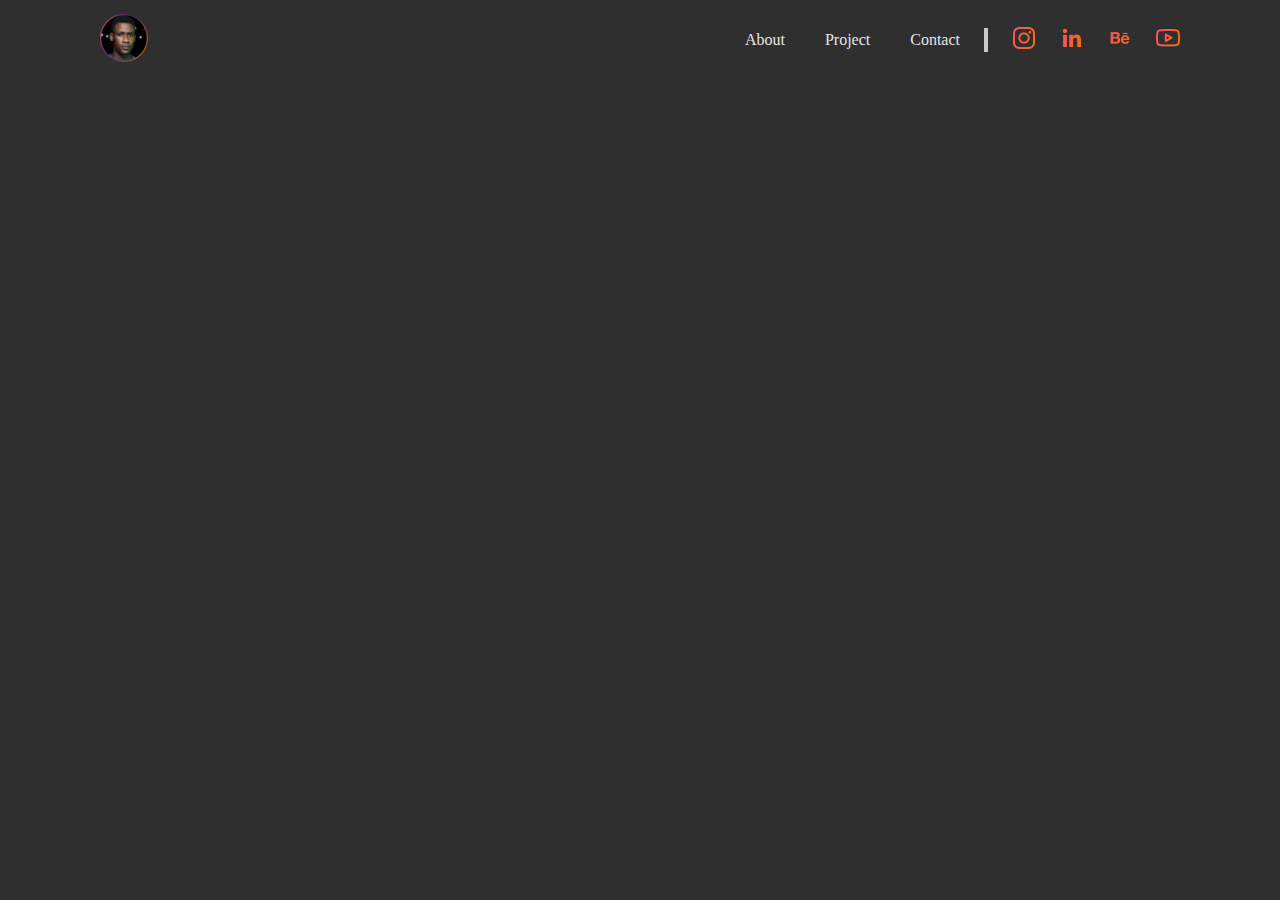
==== about.html @ 2fca6dd4 "first commit" ====
<!DOCTYPE html>
<html lang="en">
<head>
    <meta charset="UTF-8">
    <meta http-equiv="X-UA-Compatible" content="IE=edge">
    <meta name="viewport" content="width=device-width, initial-scale=1.0">
    <title>Tosin Alo</title>
    <link rel="stylesheet" href="Style.css">
    <link rel="stylesheet" href="https://cdnjs.cloudflare.com/ajax/libs/font-awesome/4.7.0/css/font-awesome.min.css">
    <link rel="stylesheet" href="Style.css">
</head>
<body>
    <div class="content wrapper">
        <div class="navbar">
            <div class="nav-left">
                <a  class="brand-name" href="index.html">
                    <img src="Profile image.png" alt="My-profile">
                </a> 
            </div>
            <div class="nav-items">
                <a href="#" class="icon" onclick="myFunction()">
                    <i class="fa fa-bars"></i>
                  </a>
                <div class="nav-list">
                    <a id="active" href="about.html">About</a>
                    <a href="#">Project</a>
                    <a href="#">Contact</a>
                </div>
                <div class="dash"></div>
                <div class="nav-social">
                    <a class="brand-image" href="#">
                        <img src="akar-icons_instagram-fill.png" alt="Instagram">
                    </a>
                    <a class="brand-image" href="#">
                        <img src="bx_bxl-linkedin.png" alt="Linkedin">
                    </a>
                    <a class="brand-image" href="#">
                        <img src="ant-design_behance-outlined.png" alt="Behance">
                    </a>
                    <a class="brand-image" href="#">
                        <img src="feather_youtube.png" alt="Youtube">
                    </a>
                </div>
            </div>
        </div>
        
</body>
</html>
---- Style.css ----
*{
    box-sizing: border-box;
    margin: 0;
    padding: 0;
}

/* .container{
    max-width: 1440px;
    padding: 0 100px;
} */

body{
background: #2F2F2F;
width: 100vw;
height: auto;

}

.navbar{
    overflow: hidden;
    width: auto;
    display: flex;
    height: 80px;
    justify-content: space-between;
    /* background: #2C2C2C; */
    padding: 20px 100px;
    /* box-shadow: 0px 4px 4px rgba(0, 0, 0, 0.16); */

}
.navbar .icon {
    display: none;
  }

.brand-name img{
  width: 48px;
  height: 48px;  
}

.nav-left{
display: flex;
flex-direction: row;
justify-content: center;
align-items: center;
padding: 0px;
gap: 8px;

}
.nav-items{
    display: flex;
    justify-content: space-between;
    gap: 24px;
}
.nav-list{
    display: flex;
    justify-content: space-between;
    gap: 40px;
    align-self: center;
}
.nav-list a{
color: #e6e6e6;
font-family: General Sans;
font-size: 16px;
font-weight: 500;
line-height: 22px;

}
.dash
{width: 4px;
height: 24px;
background-color: #c9c9c9;
align-self: center;
}
.navbar .icon{
    align-self: center;
    width: 24px;
    height: 24px;
}
a{
text-decoration: none; 
font-size: 16px; 
color: #eeeeee;
}

.nav-social{
    
display: flex;
flex-direction: row;
justify-content: space-between;
align-items: center;
padding: 0px;
gap: 24px;
}

.brand-image img{
width: 24px;
height: 24px;
} 

.hero-banner{
    width: auto;
    height: auto;
    padding: 50px 100px;
    text-align: center;
}
.hero-banner h1{
    padding-top: 24px;
    width: 72%;
    font-family: General Sans;
    font-size: 30px;
    font-weight: 600;
    line-height: 53px;
    text-align: center;
    margin: 0 auto;
    color: #e2e2e2;

}
.hero-banner p{
    width: 60%;
    font-family: 'Segoe UI', Tahoma, Geneva, Verdana, sans-serif;
    font-size: 16px;
    font-weight: 500;
    line-height: 26px;
    text-align: center;
    margin: 0 auto;
    padding: 24px 0;
    color: #C8C8C8;


}
button{
    margin-top: 24px;
    height: 50px;
    width: 236px;
    border-radius:  20px 8px ;
    padding: 8px;
    border: none;
    background-image: url(Button\ bg.png);
    background-repeat: no-repeat;
    background-size: cover;
    color: #ffffff;
    font-size: 16px;
    font-weight: 500px;

}


/* About section */















/* Media query */

@media screen and (max-width: 880px) {
    .navbar a:not(:first-child) {display: none;}
    .navbar a.icon {
      float: right;
      display: block;
    }
    .navbar .nav-list{
        display: none;
    }
    .navbar .nav-social{
        display: none;
    }
    .dash{display: none;
    }
        
    .navbar{
        overflow: hidden;
        width: auto;
        display: flex;
        height: 80px;
        justify-content: space-between;
        padding: 24px 40px;
    }

    
    .brand-name img{
      width: 48px;
      height: 48px;  
    }
    
    .nav-items{
        display: flex;
        justify-content: space-between;
        gap: 24px;
    }
    .navbar .icon{
        align-self: center;
        width: 24px;
        height: 24px;
    }
    
    .hero-banner{
        width: auto;
        height: auto;
        padding: 50px 20px;
        text-align: center;
    }
    .hero-banner h1{
        padding-top: 24px;
        width: auto;
        font-family: General Sans;
        font-size: 30px;
        font-weight: 600;
        line-height: 53px;
        text-align: center;
        margin: 0 auto;
        color: #e2e2e2;
    
    }
    .hero-banner p{
        width: 75%;
        font-family: 'Segoe UI', Tahoma, Geneva, Verdana, sans-serif;
        font-size: 16px;
        font-weight: 500;
        line-height: 26px;
        text-align: center;
        margin: 0 auto;
        padding: 24px 0;
        color: #C8C8C8;
    
    
    }
    button{
        margin-top: 24px;
        height: 50px;
        width: 30%;
        border-radius:  20px 8px ;
        padding: 8px;
        border: none;
        background-image: url(Button\ bg.png);
        background-repeat: no-repeat;
        background-size: cover;
        color: #ffffff;
        font-size: 16px;
        font-weight: 500px;
    
    }
    
  
}




/* The "responsive" class is added to the topnav with JavaScript when the user clicks on the icon. This class makes the topnav look good on small screens (display the links vertically instead of horizontally) */ 

@media screen and (max-width: 600px) {
  .navbar.responsive {position: relative;}
  .navbar.responsive a.icon {
    position: absolute;
    right: 0;
    top: 0;
  }
  .navbar.responsive a {
    float: none;
    display: block;
    text-align: left;
  }
}
---- Style.css ----
*{
    box-sizing: border-box;
    margin: 0;
    padding: 0;
}

/* .container{
    max-width: 1440px;
    padding: 0 100px;
} */

body{
background: #2F2F2F;
width: 100vw;
height: auto;

}

.navbar{
    overflow: hidden;
    width: auto;
    display: flex;
    height: 80px;
    justify-content: space-between;
    /* background: #2C2C2C; */
    padding: 20px 100px;
    /* box-shadow: 0px 4px 4px rgba(0, 0, 0, 0.16); */

}
.navbar .icon {
    display: none;
  }

.brand-name img{
  width: 48px;
  height: 48px;  
}

.nav-left{
display: flex;
flex-direction: row;
justify-content: center;
align-items: center;
padding: 0px;
gap: 8px;

}
.nav-items{
    display: flex;
    justify-content: space-between;
    gap: 24px;
}
.nav-list{
    display: flex;
    justify-content: space-between;
    gap: 40px;
    align-self: center;
}
.nav-list a{
color: #e6e6e6;
font-family: General Sans;
font-size: 16px;
font-weight: 500;
line-height: 22px;

}
.dash
{width: 4px;
height: 24px;
background-color: #c9c9c9;
align-self: center;
}
.navbar .icon{
    align-self: center;
    width: 24px;
    height: 24px;
}
a{
text-decoration: none; 
font-size: 16px; 
color: #eeeeee;
}

.nav-social{
    
display: flex;
flex-direction: row;
justify-content: space-between;
align-items: center;
padding: 0px;
gap: 24px;
}

.brand-image img{
width: 24px;
height: 24px;
} 

.hero-banner{
    width: auto;
    height: auto;
    padding: 50px 100px;
    text-align: center;
}
.hero-banner h1{
    padding-top: 24px;
    width: 72%;
    font-family: General Sans;
    font-size: 30px;
    font-weight: 600;
    line-height: 53px;
    text-align: center;
    margin: 0 auto;
    color: #e2e2e2;

}
.hero-banner p{
    width: 60%;
    font-family: 'Segoe UI', Tahoma, Geneva, Verdana, sans-serif;
    font-size: 16px;
    font-weight: 500;
    line-height: 26px;
    text-align: center;
    margin: 0 auto;
    padding: 24px 0;
    color: #C8C8C8;


}
button{
    margin-top: 24px;
    height: 50px;
    width: 236px;
    border-radius:  20px 8px ;
    padding: 8px;
    border: none;
    background-image: url(Button\ bg.png);
    background-repeat: no-repeat;
    background-size: cover;
    color: #ffffff;
    font-size: 16px;
    font-weight: 500px;

}


/* About section */















/* Media query */

@media screen and (max-width: 880px) {
    .navbar a:not(:first-child) {display: none;}
    .navbar a.icon {
      float: right;
      display: block;
    }
    .navbar .nav-list{
        display: none;
    }
    .navbar .nav-social{
        display: none;
    }
    .dash{display: none;
    }
        
    .navbar{
        overflow: hidden;
        width: auto;
        display: flex;
        height: 80px;
        justify-content: space-between;
        padding: 24px 40px;
    }

    
    .brand-name img{
      width: 48px;
      height: 48px;  
    }
    
    .nav-items{
        display: flex;
        justify-content: space-between;
        gap: 24px;
    }
    .navbar .icon{
        align-self: center;
        width: 24px;
        height: 24px;
    }
    
    .hero-banner{
        width: auto;
        height: auto;
        padding: 50px 20px;
        text-align: center;
    }
    .hero-banner h1{
        padding-top: 24px;
        width: auto;
        font-family: General Sans;
        font-size: 30px;
        font-weight: 600;
        line-height: 53px;
        text-align: center;
        margin: 0 auto;
        color: #e2e2e2;
    
    }
    .hero-banner p{
        width: 75%;
        font-family: 'Segoe UI', Tahoma, Geneva, Verdana, sans-serif;
        font-size: 16px;
        font-weight: 500;
        line-height: 26px;
        text-align: center;
        margin: 0 auto;
        padding: 24px 0;
        color: #C8C8C8;
    
    
    }
    button{
        margin-top: 24px;
        height: 50px;
        width: 30%;
        border-radius:  20px 8px ;
        padding: 8px;
        border: none;
        background-image: url(Button\ bg.png);
        background-repeat: no-repeat;
        background-size: cover;
        color: #ffffff;
        font-size: 16px;
        font-weight: 500px;
    
    }
    
  
}




/* The "responsive" class is added to the topnav with JavaScript when the user clicks on the icon. This class makes the topnav look good on small screens (display the links vertically instead of horizontally) */ 

@media screen and (max-width: 600px) {
  .navbar.responsive {position: relative;}
  .navbar.responsive a.icon {
    position: absolute;
    right: 0;
    top: 0;
  }
  .navbar.responsive a {
    float: none;
    display: block;
    text-align: left;
  }
}
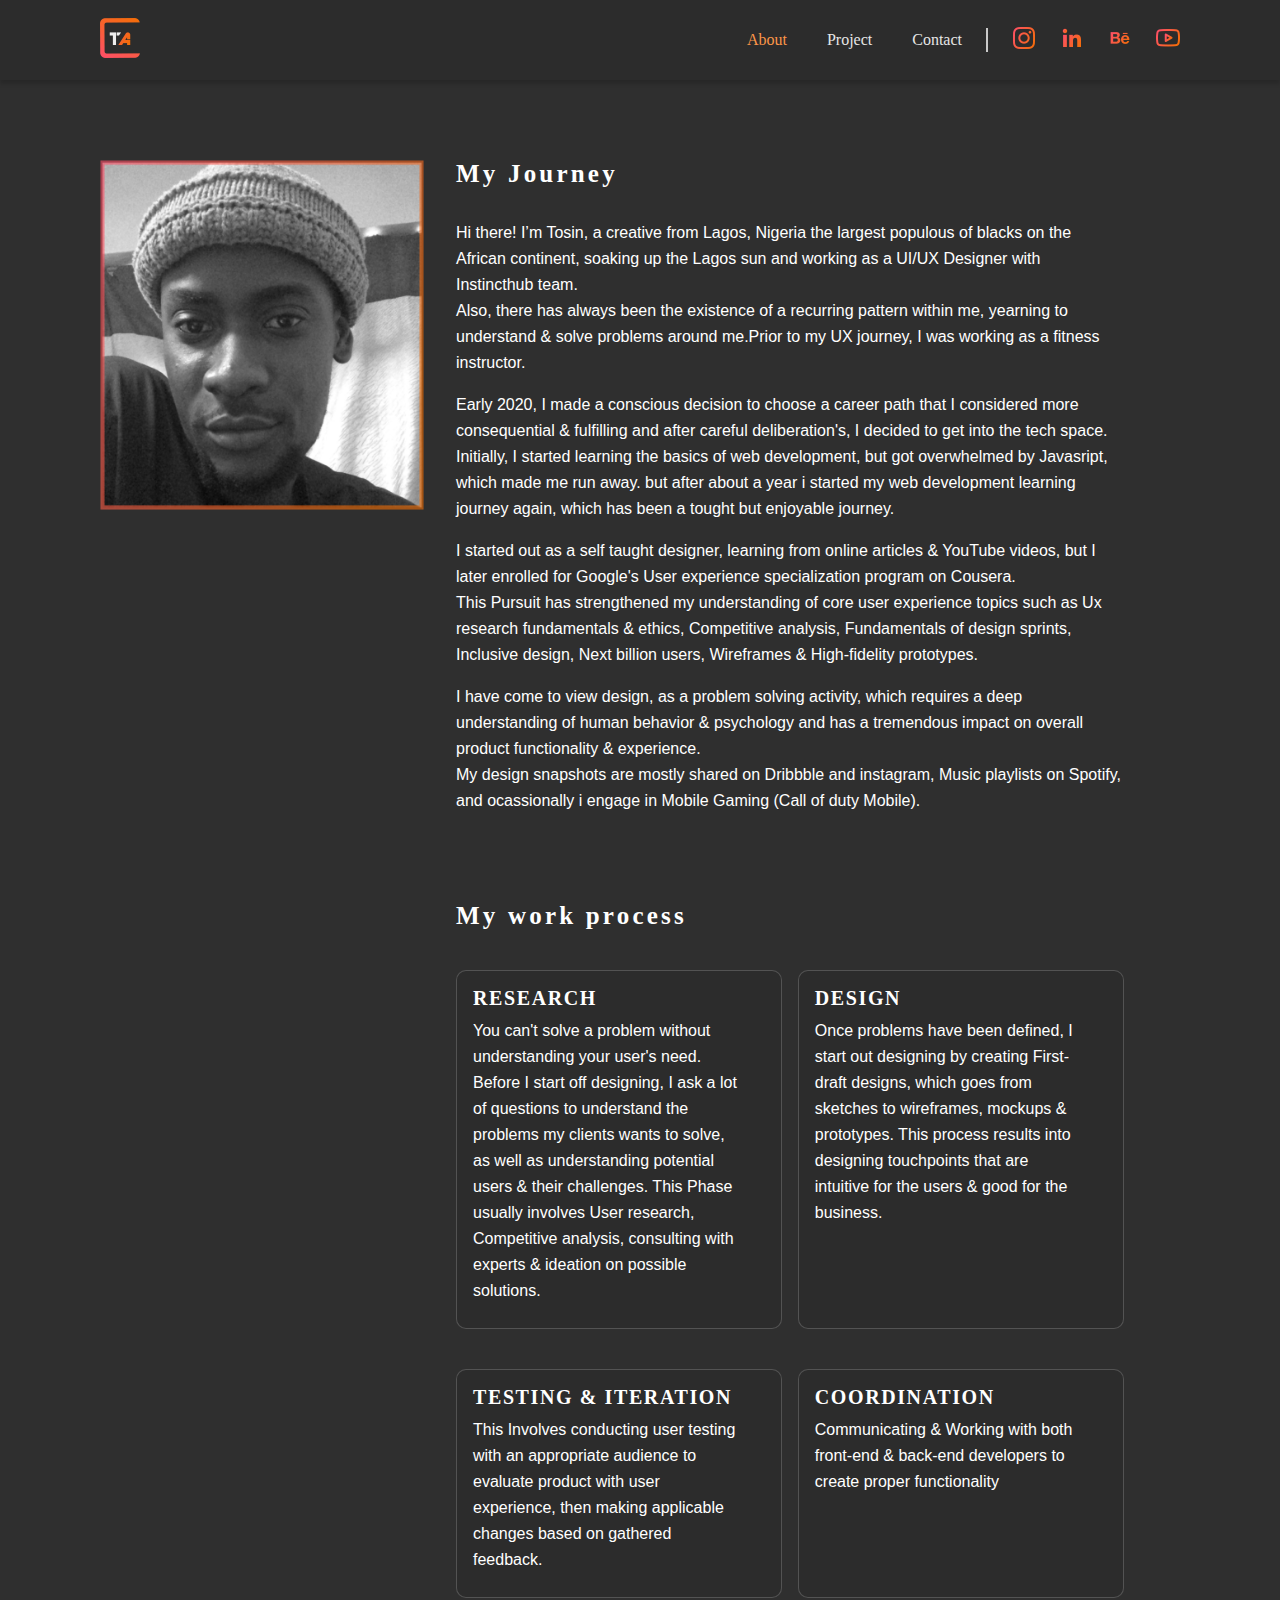
==== commit 5963b2d5: "Updated about and project section" ====
--- a/about.html
+++ b/about.html
@@ -7,14 +7,13 @@
     <title>Tosin Alo</title>
     <link rel="stylesheet" href="Style.css">
     <link rel="stylesheet" href="https://cdnjs.cloudflare.com/ajax/libs/font-awesome/4.7.0/css/font-awesome.min.css">
-    <link rel="stylesheet" href="Style.css">
 </head>
 <body>
     <div class="content wrapper">
         <div class="navbar">
             <div class="nav-left">
                 <a  class="brand-name" href="index.html">
-                    <img src="Profile image.png" alt="My-profile">
+                    <img src="New logo white.png" alt="My-profile">
                 </a> 
             </div>
             <div class="nav-items">
@@ -23,7 +22,7 @@
                   </a>
                 <div class="nav-list">
                     <a id="active" href="about.html">About</a>
-                    <a href="#">Project</a>
+                    <a href="Work.html">Project</a>
                     <a href="#">Contact</a>
                 </div>
                 <div class="dash"></div>
@@ -43,6 +42,59 @@
                 </div>
             </div>
         </div>
-        
+        <!-- About section -->
+        <div class="container">
+            <div class="about">
+                <img class="my-picture" src="Frame 261.png" alt="profile-image">
+                    <div class="about-info">
+                        <h4>My Journey</h4>
+                        <p>Hi there! I’m Tosin, a creative from Lagos, Nigeria the largest populous of blacks on the African continent, soaking up the Lagos sun and working as a UI/UX Designer with Instincthub team. 
+                            <br>
+                        Also, there has always been the existence of a recurring pattern within me, yearning to understand & solve problems around me.Prior to my UX journey, I was working as a fitness instructor.
+                        </p>   
+                        <p>Early 2020, I made a conscious decision to choose a career path that I considered more consequential & fulfilling and after careful deliberation's, I decided to get into the tech space.
+                        <br>
+                        Initially, I started learning the basics of web development, but got overwhelmed by Javasript, which made me run away. but after about a year i started my web development learning journey again, which has been a tought but enjoyable journey.
+                        </p>
+                        <p>I started out as a self taught designer, learning from online articles & YouTube videos, but I later enrolled for Google's User experience specialization program on Cousera. 
+                        <br>
+                        This Pursuit has strengthened my understanding of core user experience topics such as Ux research fundamentals & ethics, Competitive analysis, Fundamentals of design sprints, Inclusive design, Next billion users, Wireframes & High-fidelity prototypes.
+                        </p>
+                        <p>
+                        I have come to view design, as a problem solving activity, which requires a deep understanding of human behavior & psychology and has a tremendous impact on overall product functionality & experience.
+                        <br>
+                        My design snapshots are mostly shared on Dribbble and instagram, Music playlists on Spotify, and ocassionally i engage in Mobile Gaming (Call of duty Mobile). 
+                        </p>
+
+                        <div class="my-process">
+                            <h2>My work process</h2>
+                            <div class="progress-card">
+                                <div class="card">
+                                    <h3>Research</h3>
+                                    <p>You can't solve a problem without understanding your user's need.
+                                        Before I start off designing, I ask a lot of questions to understand the problems my clients wants to solve, as well as understanding potential users & their challenges.
+                                        This Phase usually involves User research, Competitive analysis, consulting with experts & ideation on possible solutions.</p>
+                                </div>
+                                <div class="card">
+                                    <h3>Design</h3>
+                                    <p>Once problems have been defined, I start out designing by creating First-draft designs, which goes from sketches to wireframes, mockups & prototypes.
+                                    This process results into designing touchpoints that are intuitive for the users & good for the business.</p>
+                                </div>
+                            </div>
+                            <div class="progress-card">
+                                <div class="card">
+                                    <h3>Testing & iteration</h3>
+                                    <p>This Involves conducting user testing with an appropriate audience to evaluate product with user experience, then making applicable changes based on gathered feedback.</p>
+                                </div>
+                                <div class="card">
+                                    <h3>Coordination</h3>
+                                    <p>Communicating & Working with both front-end & back-end developers to create proper functionality</p>
+                                </div>
+                            </div>
+                        </div>
+                    
+                    </div>
+            </div>  
+        </div>
 </body>
 </html>--- a/Style.css
+++ b/Style.css
@@ -4,13 +4,13 @@
     padding: 0;
 }
 
-/* .container{
-    max-width: 1440px;
+.container{
     padding: 0 100px;
-} */
+}
 
 body{
 background: #2F2F2F;
+color: #ffffff;
 width: 100vw;
 height: auto;
 
@@ -22,9 +22,9 @@
     display: flex;
     height: 80px;
     justify-content: space-between;
-    /* background: #2C2C2C; */
+    background: #2C2C2C;
     padding: 20px 100px;
-    /* box-shadow: 0px 4px 4px rgba(0, 0, 0, 0.16); */
+    box-shadow: 0px 4px 4px rgba(0, 0, 0, 0.16);
 
 }
 .navbar .icon {
@@ -32,8 +32,8 @@
   }
 
 .brand-name img{
-  width: 48px;
-  height: 48px;  
+  width: 40px;
+  height: 40px;  
 }
 
 .nav-left{
@@ -65,7 +65,7 @@
 
 }
 .dash
-{width: 4px;
+{width: 2px;
 height: 24px;
 background-color: #c9c9c9;
 align-self: center;
@@ -79,6 +79,13 @@
 text-decoration: none; 
 font-size: 16px; 
 color: #eeeeee;
+}
+#active{
+    color: #fc9648;
+}
+
+a:hover{
+    color: #ec7e2b;
 }
 
 .nav-social{
@@ -99,7 +106,7 @@
 .hero-banner{
     width: auto;
     height: auto;
-    padding: 50px 100px;
+    padding: 60px 0;
     text-align: center;
 }
 .hero-banner h1{
@@ -145,9 +152,63 @@
 
 
 /* About section */
-
-
-
+.about{
+    display: flex;
+    gap: 32px;
+    padding: 80px 0;
+} 
+.about .my-picture{
+    width: 30%;
+    height: 350px;
+   
+ }
+.about-info h4{
+font-size: 25px;
+padding: 0 0 24px 0;
+letter-spacing: 0.2rem;
+}
+
+.about-info p{
+    width: 92%;
+    font-family: 'Segoe UI', Tahoma, Geneva, Verdana, sans-serif;
+    font-size: 16px;
+    font-weight: 400;
+    line-height: 26px;
+    padding: 8px 0;
+}
+
+.about-info .my-process{
+    margin: 80px 0;
+}
+.my-process h2{
+    font-size:25px;
+    letter-spacing: 0.2rem;
+}
+.my-process .progress-card{
+    padding: 40px 0 0 0;
+    display: flex;
+    gap: 16px;
+}
+.my-process .progress-card .card{
+  border: 1px solid rgba(239, 239, 239, 0.20);
+  border-radius: 10px;
+  width: 45%;
+  padding: 16px;
+  background-color: #2C2C2C;
+}
+
+.my-process .progress-card .card h3{ 
+    font-size: 20px;
+    text-transform: uppercase;
+    letter-spacing: 0.1rem;
+}
+
+.my-process .progress-card .card p{ 
+    font-size: 16px;
+    line-height:26px ;
+}
+
+/* Work section */
 
 
 
